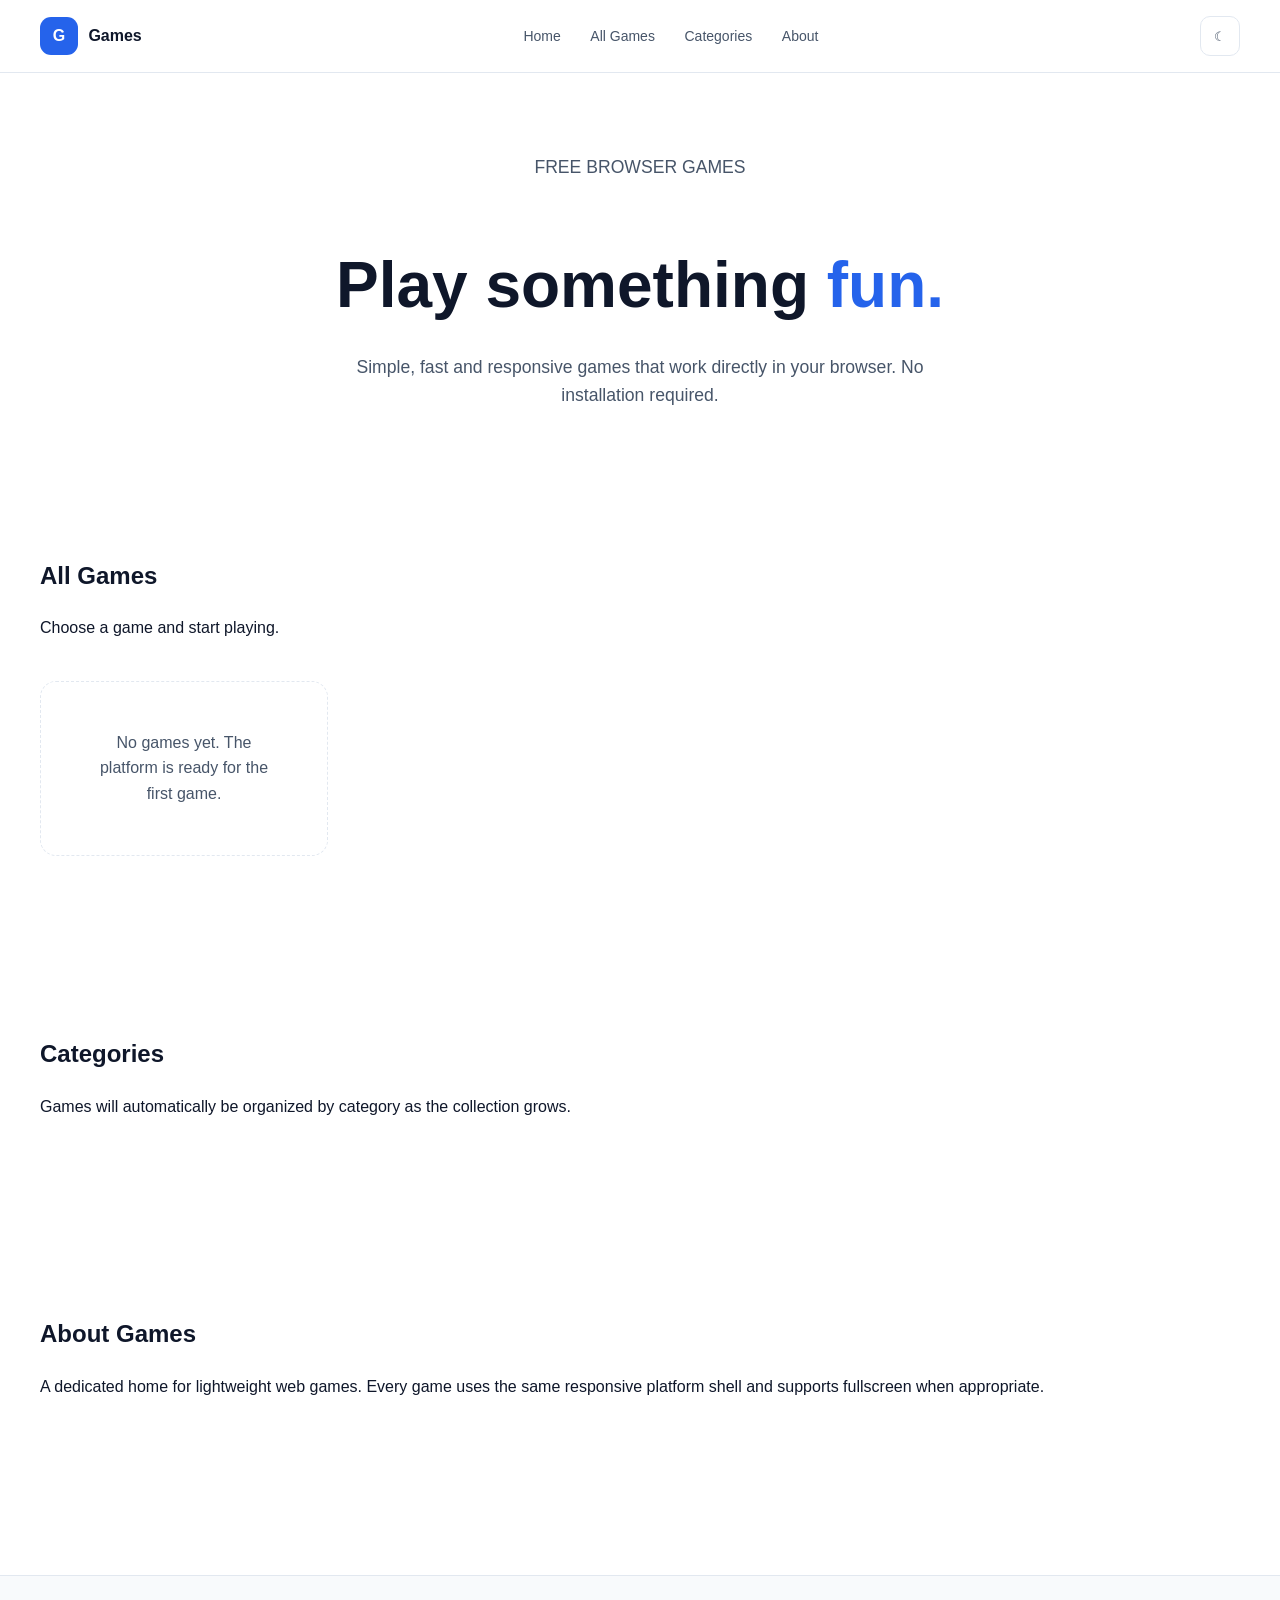
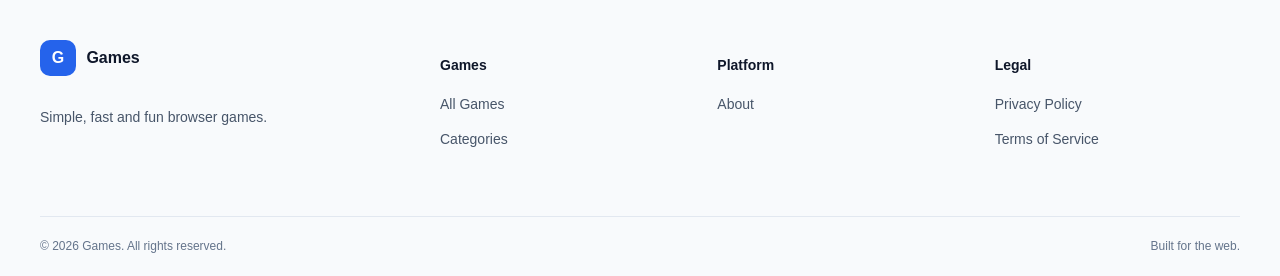
==== index.html @ a4cfd868 "Add games platform homepage" ====
<!DOCTYPE html>
<html lang="en">
<head>
<meta charset="UTF-8">
<meta name="viewport" content="width=device-width, initial-scale=1.0">
<title>Games — Free Browser Games</title>
<meta name="description" content="Play free, fast and fun browser games by Laxman Nepal.">
<link rel="stylesheet" href="assets/css/variables.css">
<link rel="stylesheet" href="assets/css/global.css">
<link rel="stylesheet" href="assets/css/header.css">
<link rel="stylesheet" href="assets/css/footer.css">
<style>
.hero{padding:5rem 0 3rem;text-align:center}.hero h1{font-size:clamp(2.3rem,6vw,4rem);margin-bottom:1rem}.hero h1 span{color:var(--brand-primary)}.hero p{max-width:650px;margin:0 auto;color:var(--text-secondary);font-size:1.1rem}.section-heading{display:flex;align-items:end;justify-content:space-between;margin-bottom:1.5rem}.games-grid{display:grid;grid-template-columns:repeat(auto-fill,minmax(230px,1fr));gap:1rem}.game-card{padding:1.25rem;border:1px solid var(--border-color);border-radius:var(--radius-lg);background:var(--bg-surface);box-shadow:var(--shadow-sm);transition:transform var(--transition-normal),box-shadow var(--transition-normal),border-color var(--transition-normal)}.game-card:hover{transform:translateY(-3px);box-shadow:var(--shadow-md);border-color:var(--border-color-hover)}.game-icon{display:flex;align-items:center;justify-content:center;width:56px;height:56px;margin-bottom:1rem;border-radius:16px;background:var(--brand-primary-light);color:var(--brand-primary);font-size:1.5rem}.game-card h3{margin-bottom:.35rem}.game-card p{font-size:var(--font-size-sm);min-height:44px}.play-button{display:inline-flex;margin-top:.75rem;padding:.65rem .9rem;border-radius:var(--radius-md);background:var(--brand-primary);color:white;font-size:var(--font-size-sm);font-weight:600}.empty{padding:3rem;text-align:center;border:1px dashed var(--border-color);border-radius:var(--radius-lg);color:var(--text-secondary)}
</style>
</head>
<body>
<div id="site-header-mount"></div>
<main>
<section class="hero"><div class="container"><p class="eyebrow">FREE BROWSER GAMES</p><h1>Play something <span>fun.</span></h1><p>Simple, fast and responsive games that work directly in your browser. No installation required.</p></div></section>
<section class="section" id="games"><div class="container"><div class="section-heading"><div><h2>All Games</h2><p>Choose a game and start playing.</p></div></div><div id="games-grid" class="games-grid"><div class="empty">Loading games…</div></div></div></section>
<section class="section" id="categories"><div class="container"><h2>Categories</h2><p>Games will automatically be organized by category as the collection grows.</p></div></section>
<section class="section" id="about"><div class="container"><h2>About Games</h2><p>A dedicated home for lightweight web games. Every game uses the same responsive platform shell and supports fullscreen when appropriate.</p></div></section>
</main>
<div id="site-footer-mount"></div>
<script src="assets/js/header.js"></script><script src="assets/js/footer.js"></script>
<script>
(async function(){const grid=document.getElementById('games-grid');try{const r=await fetch('data/games.json');const data=await r.json();const games=data.games||[];if(!games.length){grid.innerHTML='<div class="empty">No games yet. The platform is ready for the first game.</div>';return}grid.innerHTML=games.map(g=>`<article class="game-card"><div class="game-icon">${g.icon||'🎮'}</div><h3>${g.name}</h3><p>${g.description||''}</p><a class="play-button" href="${g.path}">Play Game</a></article>`).join('')}catch(e){grid.innerHTML='<div class="empty">Games could not be loaded.</div>'}})();
</script>
</body>
</html>
---- assets/css/variables.css ----
:root {
    --brand-primary: #2563eb;
    --brand-primary-hover: #1d4ed8;
    --brand-primary-light: #eff6ff;
    --bg-body: #ffffff;
    --bg-surface: #ffffff;
    --bg-surface-secondary: #f8fafc;
    --bg-surface-tertiary: #f1f5f9;
    --text-primary: #0f172a;
    --text-secondary: #475569;
    --text-muted: #64748b;
    --text-on-primary: #ffffff;
    --border-color: #e2e8f0;
    --border-color-hover: #cbd5e1;
    --font-family: "Poppins", -apple-system, BlinkMacSystemFont, "Segoe UI", sans-serif;
    --font-size-xs: .75rem;
    --font-size-sm: .875rem;
    --font-size-base: 1rem;
    --font-size-lg: 1.125rem;
    --font-size-xl: 1.25rem;
    --font-size-2xl: 1.5rem;
    --font-size-3xl: 1.875rem;
    --font-size-4xl: 2.25rem;
    --container-width: 1200px;
    --page-padding: 20px;
    --radius-sm: 6px;
    --radius-md: 10px;
    --radius-lg: 16px;
    --radius-xl: 24px;
    --radius-full: 9999px;
    --shadow-sm: 0 1px 2px rgba(15,23,42,.05);
    --shadow-md: 0 4px 12px rgba(15,23,42,.08);
    --shadow-lg: 0 12px 30px rgba(15,23,42,.10);
    --transition-fast: 150ms ease;
    --transition-normal: 250ms ease;
    --z-header: 1000;
}

[data-theme="dark"] {
    --bg-body: #0f172a;
    --bg-surface: #1e293b;
    --bg-surface-secondary: #172033;
    --bg-surface-tertiary: #334155;
    --text-primary: #f8fafc;
    --text-secondary: #cbd5e1;
    --text-muted: #94a3b8;
    --border-color: #334155;
    --border-color-hover: #475569;
    --brand-primary-light: #172554;
}
---- assets/css/global.css ----
*,*::before,*::after{box-sizing:border-box}html{scroll-behavior:smooth;font-size:16px}body{margin:0;min-height:100vh;background:var(--bg-body);color:var(--text-primary);font-family:var(--font-family);line-height:1.6;-webkit-font-smoothing:antialiased}body,button,input,textarea,select{font-family:var(--font-family)}a{color:inherit;text-decoration:none}button{border:0;cursor:pointer}img,svg,video,canvas{display:block;max-width:100%}.container{width:min(100% - (var(--page-padding)*2),var(--container-width));margin-inline:auto}.section{padding-block:3rem}.visually-hidden{position:absolute;width:1px;height:1px;padding:0;margin:-1px;overflow:hidden;clip:rect(0,0,0,0);white-space:nowrap;border:0}:focus-visible{outline:3px solid color-mix(in srgb,var(--brand-primary) 40%,transparent);outline-offset:3px}@media(min-width:640px){:root{--page-padding:24px}.section{padding-block:4rem}}@media(min-width:1024px){:root{--page-padding:32px}.section{padding-block:5rem}}@media(prefers-reduced-motion:reduce){html{scroll-behavior:auto}*,*::before,*::after{animation-duration:.01ms!important;animation-iteration-count:1!important;transition-duration:.01ms!important}}
---- assets/css/header.css ----
.site-header{position:sticky;top:0;z-index:var(--z-header);width:100%;background:color-mix(in srgb,var(--bg-surface) 92%,transparent);border-bottom:1px solid var(--border-color);backdrop-filter:blur(14px);-webkit-backdrop-filter:blur(14px)}.header-inner{display:flex;align-items:center;justify-content:space-between;min-height:68px}.site-logo{display:inline-flex;align-items:center;gap:.65rem;color:var(--text-primary);font-weight:700}.site-logo-mark{display:flex;align-items:center;justify-content:center;width:38px;height:38px;border-radius:11px;background:var(--brand-primary);color:var(--text-on-primary);font-weight:700}.site-nav{display:none;align-items:center;gap:.25rem}.nav-link{display:inline-flex;align-items:center;min-height:40px;padding:.5rem .8rem;border-radius:var(--radius-md);color:var(--text-secondary);font-size:var(--font-size-sm);font-weight:500}.nav-link:hover{background:var(--bg-surface-secondary);color:var(--text-primary)}.nav-link.active{background:var(--brand-primary-light);color:var(--brand-primary);font-weight:600}.header-actions{display:flex;align-items:center;gap:.5rem}.header-icon-button,.mobile-menu-button{display:inline-flex;align-items:center;justify-content:center;width:40px;height:40px;padding:0;border:1px solid var(--border-color);border-radius:var(--radius-md);background:var(--bg-surface);color:var(--text-secondary)}.mobile-menu-button{display:flex;flex-direction:column;gap:4px}.mobile-menu-button span{width:18px;height:2px;border-radius:99px;background:var(--text-primary)}@media(max-width:767px){.site-nav{position:absolute;top:calc(100% + 1px);left:0;right:0;flex-direction:column;align-items:stretch;padding:.75rem;background:var(--bg-surface);border-bottom:1px solid var(--border-color);box-shadow:var(--shadow-md);opacity:0;visibility:hidden;transform:translateY(-8px);transition:opacity var(--transition-fast),visibility var(--transition-fast),transform var(--transition-fast)}.site-nav.is-open{opacity:1;visibility:visible;transform:translateY(0)}.nav-link{width:100%;min-height:46px}}@media(min-width:768px){.site-nav{display:flex}.mobile-menu-button{display:none}}@media(min-width:1024px){.header-inner{min-height:72px}}
---- assets/css/footer.css ----
.site-footer{margin-top:5rem;border-top:1px solid var(--border-color);background:var(--bg-surface-secondary)}.footer-main{display:grid;grid-template-columns:1fr;gap:2.5rem;padding-block:3rem}.footer-brand{max-width:340px}.footer-logo{display:inline-flex;align-items:center;gap:.65rem;margin-bottom:1rem;color:var(--text-primary);font-weight:700}.footer-logo-mark{display:flex;align-items:center;justify-content:center;width:36px;height:36px;border-radius:10px;background:var(--brand-primary);color:var(--text-on-primary);font-weight:700}.footer-description,.footer-links a,.footer-bottom p{color:var(--text-secondary);font-size:var(--font-size-sm)}.footer-links{display:flex;flex-direction:column;gap:.6rem;margin:0;padding:0;list-style:none}.footer-links a:hover{color:var(--brand-primary)}.footer-title{margin-bottom:.9rem;font-size:var(--font-size-sm)}.footer-bottom{display:flex;flex-direction:column;gap:.5rem;padding-block:1.25rem;border-top:1px solid var(--border-color)}.footer-bottom p{margin:0;color:var(--text-muted);font-size:var(--font-size-xs)}@media(min-width:640px){.footer-main{grid-template-columns:1.5fr 1fr 1fr 1fr;gap:2rem}.footer-bottom{flex-direction:row;align-items:center;justify-content:space-between}}@media(min-width:1024px){.footer-main{padding-block:4rem}}
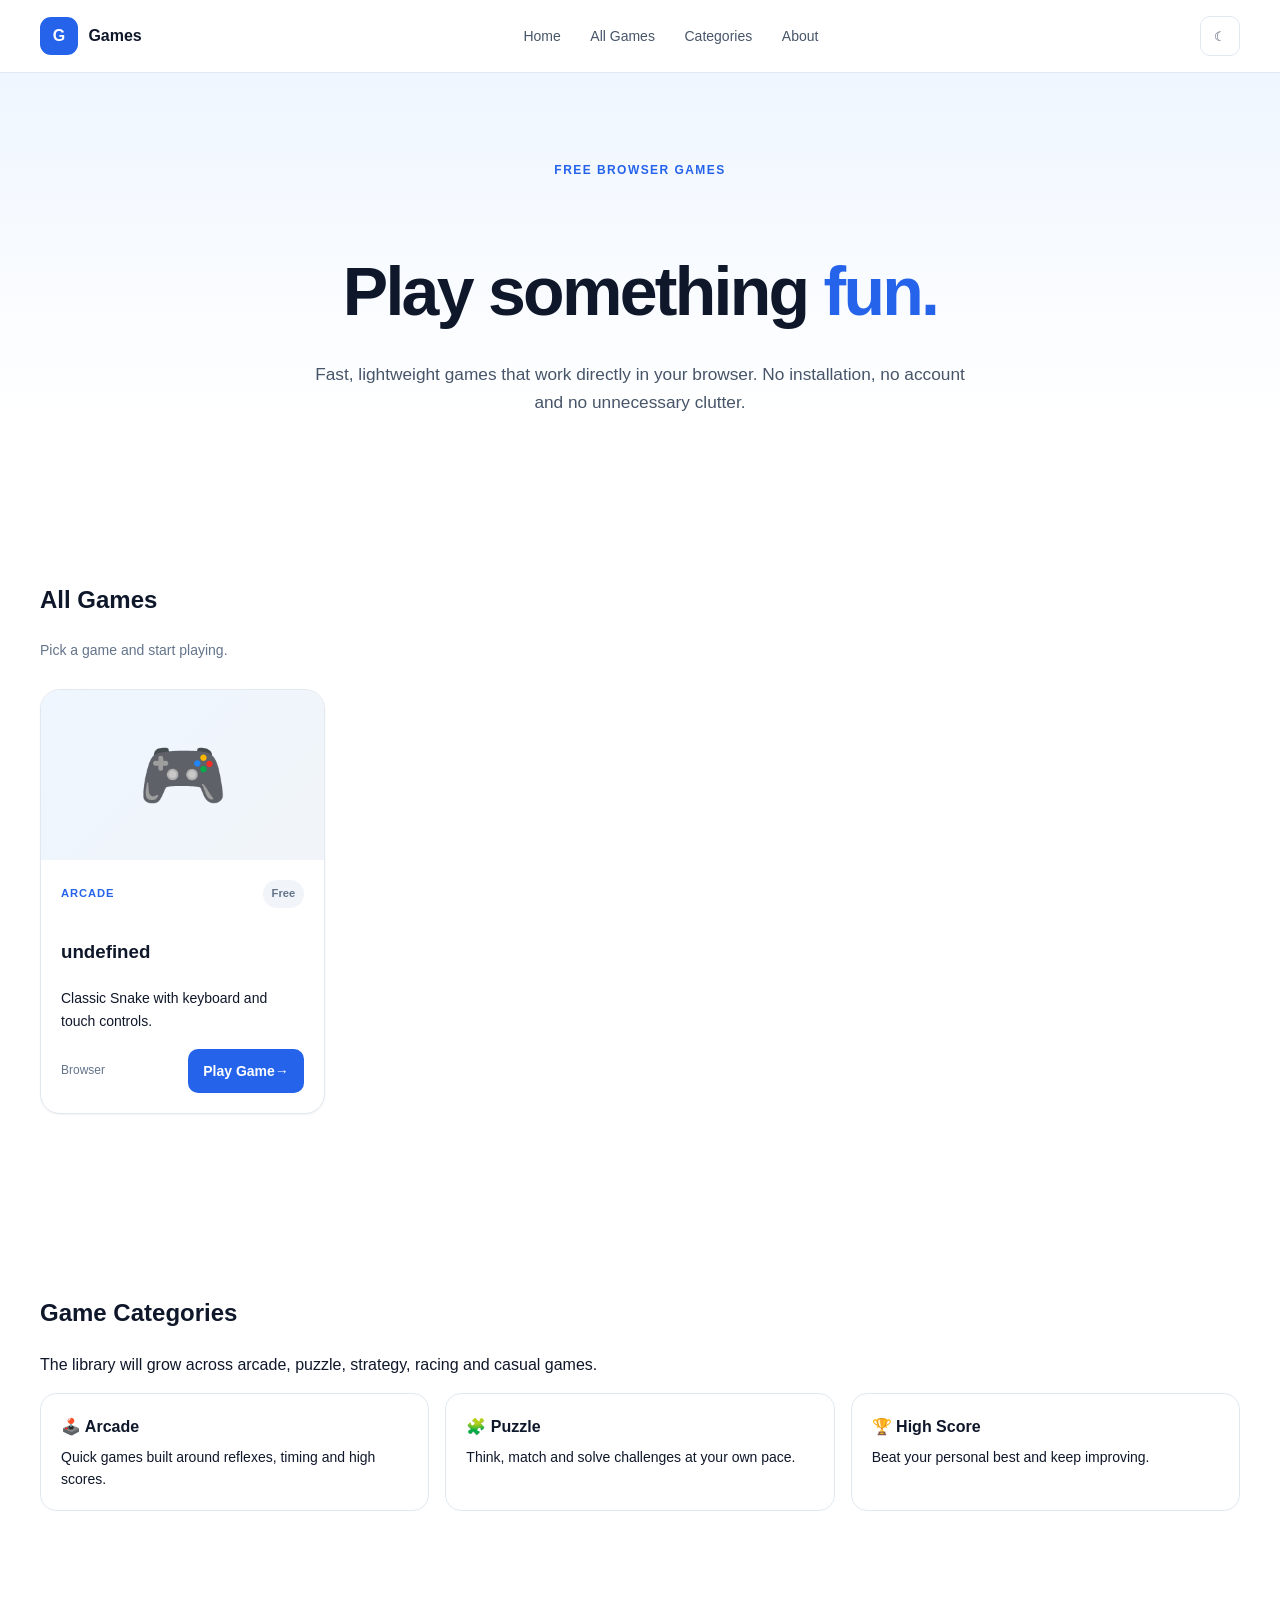
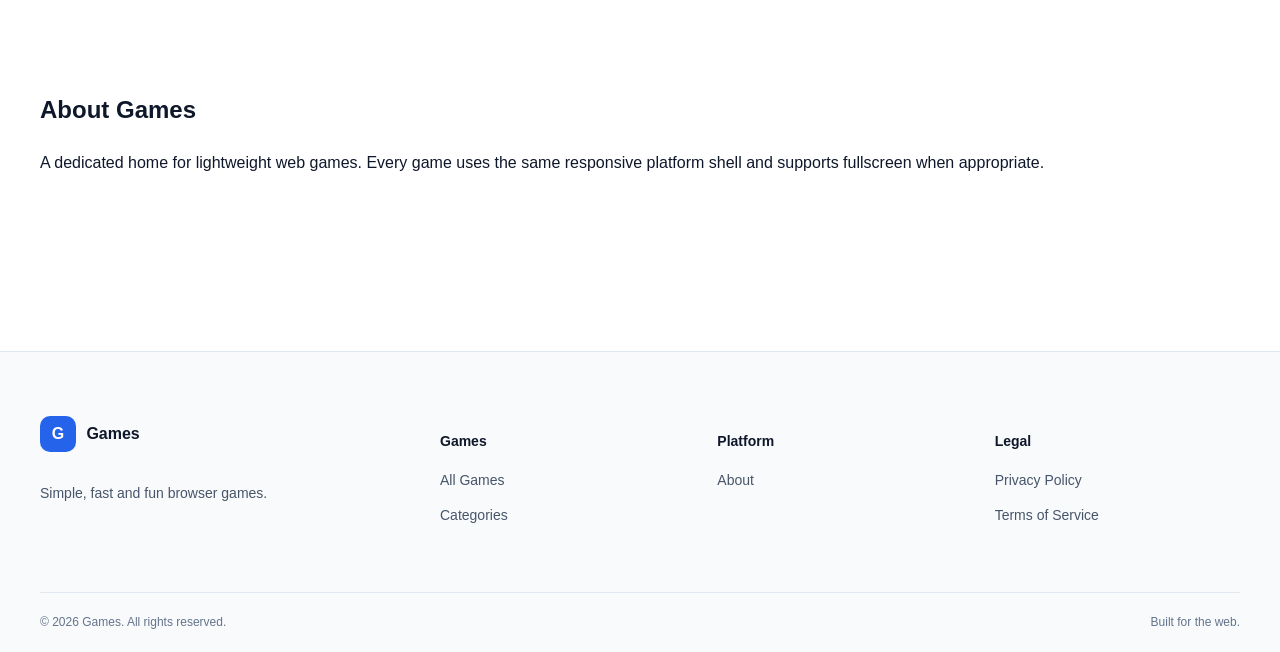
==== commit 334927f6: "Improve games homepage with Snake game card" ====
--- a/index.html
+++ b/index.html
@@ -4,27 +4,39 @@
 <meta charset="UTF-8">
 <meta name="viewport" content="width=device-width, initial-scale=1.0">
 <title>Games — Free Browser Games</title>
-<meta name="description" content="Play free, fast and fun browser games by Laxman Nepal.">
+<meta name="description" content="Play free, fast and fun browser games by Laxman Nepal. Discover Snake and more responsive browser games.">
 <link rel="stylesheet" href="assets/css/variables.css">
 <link rel="stylesheet" href="assets/css/global.css">
 <link rel="stylesheet" href="assets/css/header.css">
 <link rel="stylesheet" href="assets/css/footer.css">
 <style>
-.hero{padding:5rem 0 3rem;text-align:center}.hero h1{font-size:clamp(2.3rem,6vw,4rem);margin-bottom:1rem}.hero h1 span{color:var(--brand-primary)}.hero p{max-width:650px;margin:0 auto;color:var(--text-secondary);font-size:1.1rem}.section-heading{display:flex;align-items:end;justify-content:space-between;margin-bottom:1.5rem}.games-grid{display:grid;grid-template-columns:repeat(auto-fill,minmax(230px,1fr));gap:1rem}.game-card{padding:1.25rem;border:1px solid var(--border-color);border-radius:var(--radius-lg);background:var(--bg-surface);box-shadow:var(--shadow-sm);transition:transform var(--transition-normal),box-shadow var(--transition-normal),border-color var(--transition-normal)}.game-card:hover{transform:translateY(-3px);box-shadow:var(--shadow-md);border-color:var(--border-color-hover)}.game-icon{display:flex;align-items:center;justify-content:center;width:56px;height:56px;margin-bottom:1rem;border-radius:16px;background:var(--brand-primary-light);color:var(--brand-primary);font-size:1.5rem}.game-card h3{margin-bottom:.35rem}.game-card p{font-size:var(--font-size-sm);min-height:44px}.play-button{display:inline-flex;margin-top:.75rem;padding:.65rem .9rem;border-radius:var(--radius-md);background:var(--brand-primary);color:white;font-size:var(--font-size-sm);font-weight:600}.empty{padding:3rem;text-align:center;border:1px dashed var(--border-color);border-radius:var(--radius-lg);color:var(--text-secondary)}
+.hero{padding:5.5rem 0 4rem;text-align:center;background:linear-gradient(180deg,var(--brand-primary-light),transparent 85%)}
+.hero .eyebrow{margin-bottom:.8rem;color:var(--brand-primary);font-size:.75rem;font-weight:800;letter-spacing:.12em}
+.hero h1{font-size:clamp(2.4rem,6vw,4.25rem);margin-bottom:1rem;letter-spacing:-.04em}.hero h1 span{color:var(--brand-primary)}
+.hero p{max-width:680px;margin:0 auto;color:var(--text-secondary);font-size:1.08rem}
+.section-heading{display:flex;align-items:end;justify-content:space-between;gap:1rem;margin-bottom:1.75rem}.section-heading p{margin:0;color:var(--text-muted);font-size:var(--font-size-sm)}
+.games-grid{display:grid;grid-template-columns:repeat(auto-fill,minmax(250px,1fr));gap:1.25rem}
+.game-card{position:relative;overflow:hidden;display:flex;flex-direction:column;padding:0;border:1px solid var(--border-color);border-radius:20px;background:var(--bg-surface);box-shadow:var(--shadow-sm);transition:transform var(--transition-normal),box-shadow var(--transition-normal),border-color var(--transition-normal)}
+.game-card:hover{transform:translateY(-5px);box-shadow:var(--shadow-lg);border-color:var(--border-color-hover)}
+.game-art{height:170px;display:flex;align-items:center;justify-content:center;background:linear-gradient(135deg,var(--brand-primary-light),var(--bg-surface-tertiary));font-size:4.5rem}
+.game-content{display:flex;flex:1;flex-direction:column;padding:1.25rem}.game-meta{display:flex;align-items:center;justify-content:space-between;gap:.5rem;margin-bottom:.65rem}.game-category{color:var(--brand-primary);font-size:.7rem;font-weight:800;letter-spacing:.08em;text-transform:uppercase}.game-badge{padding:.3rem .55rem;border-radius:999px;background:var(--bg-surface-tertiary);color:var(--text-muted);font-size:.7rem;font-weight:700}
+.game-card h3{margin-bottom:.4rem}.game-card p{margin-bottom:1rem;font-size:var(--font-size-sm);line-height:1.65}.game-footer{display:flex;align-items:center;justify-content:space-between;gap:.75rem;margin-top:auto}.game-controls{color:var(--text-muted);font-size:.75rem}.play-button{display:inline-flex;align-items:center;justify-content:center;padding:.65rem .95rem;border-radius:10px;background:var(--brand-primary);color:#fff;font-size:var(--font-size-sm);font-weight:700;transition:background var(--transition-fast),transform var(--transition-fast)}.play-button:hover{background:var(--brand-primary-hover);color:#fff;transform:translateY(-1px)}
+.empty{grid-column:1/-1;padding:3rem;text-align:center;border:1px dashed var(--border-color);border-radius:var(--radius-lg);color:var(--text-secondary)}
+.info-grid{display:grid;grid-template-columns:repeat(auto-fit,minmax(220px,1fr));gap:1rem}.info-card{padding:1.25rem;border:1px solid var(--border-color);border-radius:var(--radius-lg);background:var(--bg-surface)}.info-card strong{display:block;margin-bottom:.35rem}.info-card p{font-size:var(--font-size-sm);margin:0}
 </style>
 </head>
 <body>
 <div id="site-header-mount"></div>
 <main>
-<section class="hero"><div class="container"><p class="eyebrow">FREE BROWSER GAMES</p><h1>Play something <span>fun.</span></h1><p>Simple, fast and responsive games that work directly in your browser. No installation required.</p></div></section>
-<section class="section" id="games"><div class="container"><div class="section-heading"><div><h2>All Games</h2><p>Choose a game and start playing.</p></div></div><div id="games-grid" class="games-grid"><div class="empty">Loading games…</div></div></div></section>
-<section class="section" id="categories"><div class="container"><h2>Categories</h2><p>Games will automatically be organized by category as the collection grows.</p></div></section>
-<section class="section" id="about"><div class="container"><h2>About Games</h2><p>A dedicated home for lightweight web games. Every game uses the same responsive platform shell and supports fullscreen when appropriate.</p></div></section>
+<section class="hero"><div class="container"><p class="eyebrow">FREE BROWSER GAMES</p><h1>Play something <span>fun.</span></h1><p>Fast, lightweight games that work directly in your browser. No installation, no account and no unnecessary clutter.</p></div></section>
+<section class="section" id="games"><div class="container"><div class="section-heading"><div><h2>All Games</h2><p>Pick a game and start playing.</p></div></div><div id="games-grid" class="games-grid"><div class="empty">Loading games…</div></div></div></section>
+<section class="section" id="categories"><div class="container"><div class="section-header"><h2>Game Categories</h2><p class="section-description">The library will grow across arcade, puzzle, strategy, racing and casual games.</p></div><div class="info-grid"><article class="info-card"><strong>🕹️ Arcade</strong><p>Quick games built around reflexes, timing and high scores.</p></article><article class="info-card"><strong>🧩 Puzzle</strong><p>Think, match and solve challenges at your own pace.</p></article><article class="info-card"><strong>🏆 High Score</strong><p>Beat your personal best and keep improving.</p></article></div></div></section>
+<section class="section" id="about"><div class="container"><div class="section-header"><h2>About Games</h2><p class="section-description">A dedicated home for lightweight web games. Every game uses the same responsive platform shell and supports fullscreen when appropriate.</p></div></div></section>
 </main>
 <div id="site-footer-mount"></div>
 <script src="assets/js/header.js"></script><script src="assets/js/footer.js"></script>
 <script>
-(async function(){const grid=document.getElementById('games-grid');try{const r=await fetch('data/games.json');const data=await r.json();const games=data.games||[];if(!games.length){grid.innerHTML='<div class="empty">No games yet. The platform is ready for the first game.</div>';return}grid.innerHTML=games.map(g=>`<article class="game-card"><div class="game-icon">${g.icon||'🎮'}</div><h3>${g.name}</h3><p>${g.description||''}</p><a class="play-button" href="${g.path}">Play Game</a></article>`).join('')}catch(e){grid.innerHTML='<div class="empty">Games could not be loaded.</div>'}})();
+(async function(){const grid=document.getElementById('games-grid');try{const r=await fetch('data/games.json');if(!r.ok)throw new Error('Failed to load games');const data=await r.json();const games=data.games||[];if(!games.length){grid.innerHTML='<div class="empty">No games yet. The platform is ready for the first game.</div>';return}grid.innerHTML=games.map(g=>{const category=g.category||'Arcade';const controls=g.controls||'Browser';return `<article class="game-card"><div class="game-art" aria-hidden="true">${g.icon||'🎮'}</div><div class="game-content"><div class="game-meta"><span class="game-category">${category}</span><span class="game-badge">Free</span></div><h3>${g.name}</h3><p>${g.description||'Play this game directly in your browser.'}</p><div class="game-footer"><span class="game-controls">${controls}</span><a class="play-button" href="${g.path}">Play Game <span aria-hidden="true">→</span></a></div></div></article>`}).join('')}catch(e){console.error(e);grid.innerHTML='<div class="empty">Games could not be loaded. Please try again.</div>'}})();
 </script>
 </body>
 </html>
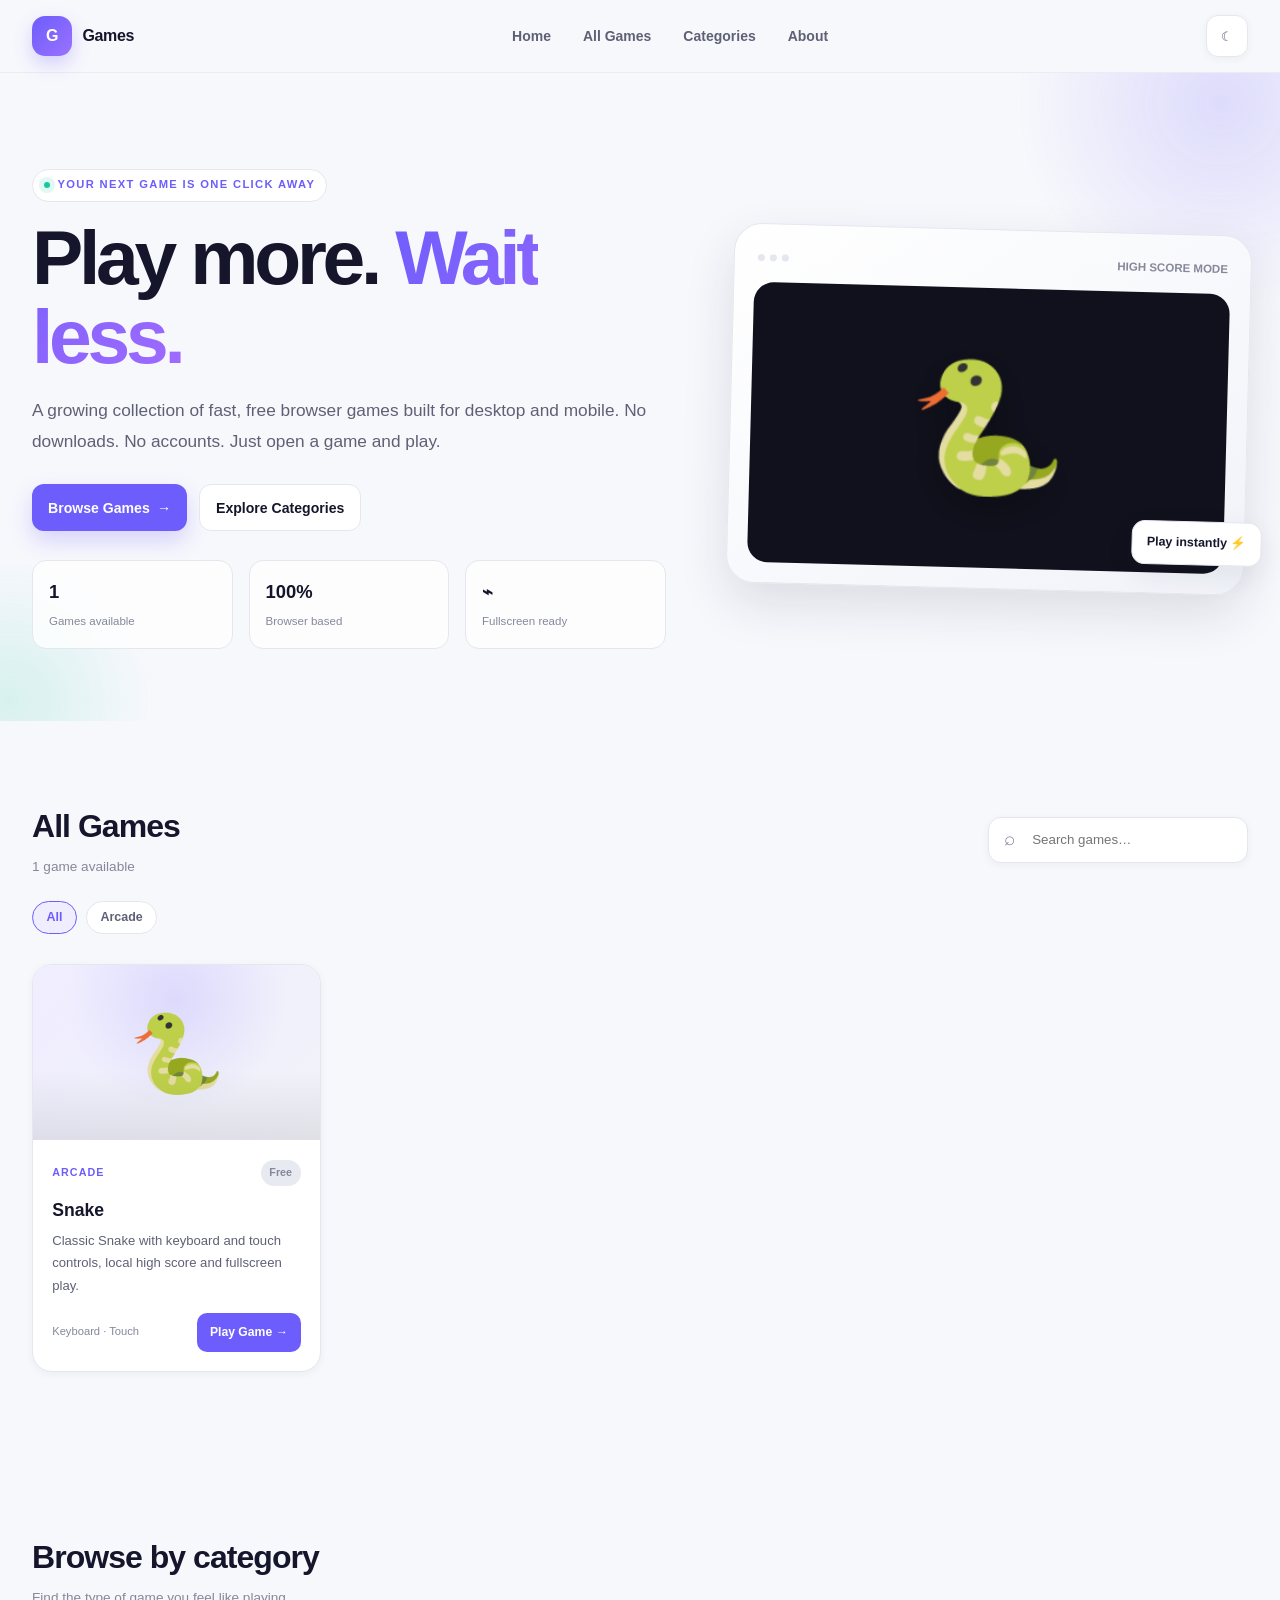
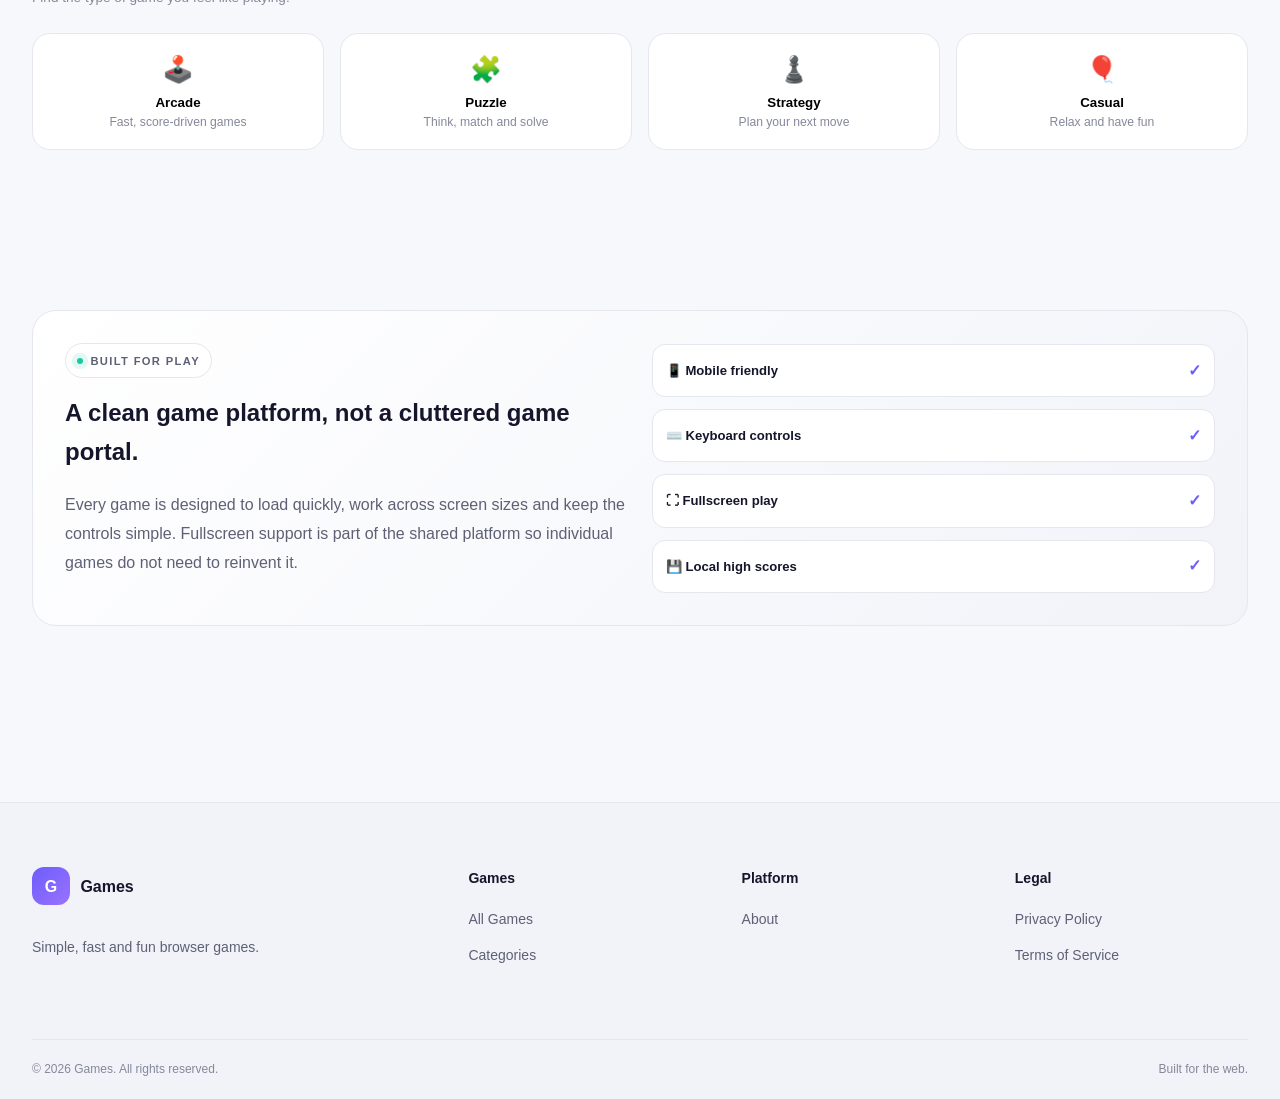
==== commit 3ef7362b: "Build modern games discovery homepage" ====
--- a/index.html
+++ b/index.html
@@ -1,42 +1,10 @@
-<!DOCTYPE html>
-<html lang="en">
-<head>
-<meta charset="UTF-8">
-<meta name="viewport" content="width=device-width, initial-scale=1.0">
-<title>Games — Free Browser Games</title>
-<meta name="description" content="Play free, fast and fun browser games by Laxman Nepal. Discover Snake and more responsive browser games.">
-<link rel="stylesheet" href="assets/css/variables.css">
-<link rel="stylesheet" href="assets/css/global.css">
-<link rel="stylesheet" href="assets/css/header.css">
-<link rel="stylesheet" href="assets/css/footer.css">
-<style>
-.hero{padding:5.5rem 0 4rem;text-align:center;background:linear-gradient(180deg,var(--brand-primary-light),transparent 85%)}
-.hero .eyebrow{margin-bottom:.8rem;color:var(--brand-primary);font-size:.75rem;font-weight:800;letter-spacing:.12em}
-.hero h1{font-size:clamp(2.4rem,6vw,4.25rem);margin-bottom:1rem;letter-spacing:-.04em}.hero h1 span{color:var(--brand-primary)}
-.hero p{max-width:680px;margin:0 auto;color:var(--text-secondary);font-size:1.08rem}
-.section-heading{display:flex;align-items:end;justify-content:space-between;gap:1rem;margin-bottom:1.75rem}.section-heading p{margin:0;color:var(--text-muted);font-size:var(--font-size-sm)}
-.games-grid{display:grid;grid-template-columns:repeat(auto-fill,minmax(250px,1fr));gap:1.25rem}
-.game-card{position:relative;overflow:hidden;display:flex;flex-direction:column;padding:0;border:1px solid var(--border-color);border-radius:20px;background:var(--bg-surface);box-shadow:var(--shadow-sm);transition:transform var(--transition-normal),box-shadow var(--transition-normal),border-color var(--transition-normal)}
-.game-card:hover{transform:translateY(-5px);box-shadow:var(--shadow-lg);border-color:var(--border-color-hover)}
-.game-art{height:170px;display:flex;align-items:center;justify-content:center;background:linear-gradient(135deg,var(--brand-primary-light),var(--bg-surface-tertiary));font-size:4.5rem}
-.game-content{display:flex;flex:1;flex-direction:column;padding:1.25rem}.game-meta{display:flex;align-items:center;justify-content:space-between;gap:.5rem;margin-bottom:.65rem}.game-category{color:var(--brand-primary);font-size:.7rem;font-weight:800;letter-spacing:.08em;text-transform:uppercase}.game-badge{padding:.3rem .55rem;border-radius:999px;background:var(--bg-surface-tertiary);color:var(--text-muted);font-size:.7rem;font-weight:700}
-.game-card h3{margin-bottom:.4rem}.game-card p{margin-bottom:1rem;font-size:var(--font-size-sm);line-height:1.65}.game-footer{display:flex;align-items:center;justify-content:space-between;gap:.75rem;margin-top:auto}.game-controls{color:var(--text-muted);font-size:.75rem}.play-button{display:inline-flex;align-items:center;justify-content:center;padding:.65rem .95rem;border-radius:10px;background:var(--brand-primary);color:#fff;font-size:var(--font-size-sm);font-weight:700;transition:background var(--transition-fast),transform var(--transition-fast)}.play-button:hover{background:var(--brand-primary-hover);color:#fff;transform:translateY(-1px)}
-.empty{grid-column:1/-1;padding:3rem;text-align:center;border:1px dashed var(--border-color);border-radius:var(--radius-lg);color:var(--text-secondary)}
-.info-grid{display:grid;grid-template-columns:repeat(auto-fit,minmax(220px,1fr));gap:1rem}.info-card{padding:1.25rem;border:1px solid var(--border-color);border-radius:var(--radius-lg);background:var(--bg-surface)}.info-card strong{display:block;margin-bottom:.35rem}.info-card p{font-size:var(--font-size-sm);margin:0}
-</style>
-</head>
-<body>
-<div id="site-header-mount"></div>
-<main>
-<section class="hero"><div class="container"><p class="eyebrow">FREE BROWSER GAMES</p><h1>Play something <span>fun.</span></h1><p>Fast, lightweight games that work directly in your browser. No installation, no account and no unnecessary clutter.</p></div></section>
-<section class="section" id="games"><div class="container"><div class="section-heading"><div><h2>All Games</h2><p>Pick a game and start playing.</p></div></div><div id="games-grid" class="games-grid"><div class="empty">Loading games…</div></div></div></section>
-<section class="section" id="categories"><div class="container"><div class="section-header"><h2>Game Categories</h2><p class="section-description">The library will grow across arcade, puzzle, strategy, racing and casual games.</p></div><div class="info-grid"><article class="info-card"><strong>🕹️ Arcade</strong><p>Quick games built around reflexes, timing and high scores.</p></article><article class="info-card"><strong>🧩 Puzzle</strong><p>Think, match and solve challenges at your own pace.</p></article><article class="info-card"><strong>🏆 High Score</strong><p>Beat your personal best and keep improving.</p></article></div></div></section>
-<section class="section" id="about"><div class="container"><div class="section-header"><h2>About Games</h2><p class="section-description">A dedicated home for lightweight web games. Every game uses the same responsive platform shell and supports fullscreen when appropriate.</p></div></div></section>
-</main>
-<div id="site-footer-mount"></div>
-<script src="assets/js/header.js"></script><script src="assets/js/footer.js"></script>
-<script>
-(async function(){const grid=document.getElementById('games-grid');try{const r=await fetch('data/games.json');if(!r.ok)throw new Error('Failed to load games');const data=await r.json();const games=data.games||[];if(!games.length){grid.innerHTML='<div class="empty">No games yet. The platform is ready for the first game.</div>';return}grid.innerHTML=games.map(g=>{const category=g.category||'Arcade';const controls=g.controls||'Browser';return `<article class="game-card"><div class="game-art" aria-hidden="true">${g.icon||'🎮'}</div><div class="game-content"><div class="game-meta"><span class="game-category">${category}</span><span class="game-badge">Free</span></div><h3>${g.name}</h3><p>${g.description||'Play this game directly in your browser.'}</p><div class="game-footer"><span class="game-controls">${controls}</span><a class="play-button" href="${g.path}">Play Game <span aria-hidden="true">→</span></a></div></div></article>`}).join('')}catch(e){console.error(e);grid.innerHTML='<div class="empty">Games could not be loaded. Please try again.</div>'}})();
-</script>
-</body>
-</html>
+<!DOCTYPE html><html lang="en"><head><meta charset="UTF-8"><meta name="viewport" content="width=device-width,initial-scale=1"><title>Games — Play Free Browser Games</title><meta name="description" content="Play free browser games instantly. Discover arcade, puzzle, strategy and casual games with responsive controls and fullscreen support."><meta name="theme-color" content="#6d5dfc"><link rel="stylesheet" href="assets/css/variables.css"><link rel="stylesheet" href="assets/css/global.css"><link rel="stylesheet" href="assets/css/header.css"><link rel="stylesheet" href="assets/css/footer.css"><style>
+.hero{position:relative;overflow:hidden;padding:6rem 0 4.5rem}.hero:before,.hero:after{content:"";position:absolute;border-radius:50%;filter:blur(2px);pointer-events:none}.hero:before{width:420px;height:420px;right:-150px;top:-180px;background:radial-gradient(circle,color-mix(in srgb,var(--brand-primary) 18%,transparent),transparent 68%)}.hero:after{width:300px;height:300px;left:-140px;bottom:-130px;background:radial-gradient(circle,color-mix(in srgb,var(--brand-accent) 14%,transparent),transparent 68%)}.hero-inner{position:relative;z-index:1;display:grid;grid-template-columns:1.1fr .9fr;align-items:center;gap:4rem}.eyebrow{display:inline-flex;align-items:center;gap:.45rem;margin:0 0 1rem;padding:.4rem .7rem;border:1px solid var(--border-color);border-radius:999px;background:var(--bg-surface);color:var(--brand-primary);font-size:.7rem;font-weight:800;letter-spacing:.12em}.eyebrow:before{content:"";width:6px;height:6px;border-radius:50%;background:var(--brand-accent);box-shadow:0 0 0 5px color-mix(in srgb,var(--brand-accent) 13%,transparent)}.hero h1{max-width:720px;margin:0 0 1.2rem;font-size:clamp(2.7rem,6vw,5.1rem);line-height:1.03;letter-spacing:-.055em}.hero h1 span{background:linear-gradient(135deg,var(--brand-primary),#a16bff);-webkit-background-clip:text;background-clip:text;color:transparent}.hero-copy{max-width:650px;margin:0;color:var(--text-secondary);font-size:1.08rem;line-height:1.8}.hero-actions{display:flex;flex-wrap:wrap;gap:.75rem;margin-top:1.7rem}.btn{display:inline-flex;align-items:center;justify-content:center;gap:.45rem;min-height:46px;padding:.7rem 1rem;border-radius:12px;font-size:.88rem;font-weight:700;transition:transform var(--transition-fast),box-shadow var(--transition-fast),background var(--transition-fast)}.btn-primary{background:var(--brand-primary);color:#fff;box-shadow:0 10px 22px color-mix(in srgb,var(--brand-primary) 24%,transparent)}.btn-primary:hover{background:var(--brand-primary-hover);color:#fff;transform:translateY(-2px)}.btn-secondary{border:1px solid var(--border-color);background:var(--bg-surface);color:var(--text-primary)}.btn-secondary:hover{border-color:var(--border-color-hover);transform:translateY(-2px)}.hero-preview{position:relative;min-height:360px;border:1px solid var(--border-color);border-radius:28px;background:linear-gradient(145deg,var(--bg-surface),var(--bg-surface-secondary));box-shadow:var(--shadow-lg);padding:1.25rem;transform:rotate(1.5deg)}.preview-top{display:flex;justify-content:space-between;align-items:center;padding:.25rem .2rem 1rem}.dots{display:flex;gap:.3rem}.dots i{width:7px;height:7px;border-radius:50%;background:var(--border-color)}.preview-score{font-size:.72rem;color:var(--text-muted);font-weight:700}.preview-board{height:280px;border-radius:20px;background:#10111c;display:flex;align-items:center;justify-content:center;overflow:hidden}.preview-board span{font-size:8rem;filter:drop-shadow(0 12px 20px rgba(0,0,0,.3));animation:float 3s ease-in-out infinite}@keyframes float{50%{transform:translateY(-10px) rotate(-3deg)}}.preview-label{position:absolute;right:-18px;bottom:28px;padding:.7rem .9rem;border:1px solid var(--border-color);border-radius:13px;background:var(--bg-surface);box-shadow:var(--shadow-md);font-size:.78rem;font-weight:800}.stats{display:grid;grid-template-columns:repeat(3,1fr);gap:1rem;margin-top:1.8rem}.stat{padding:1rem;border:1px solid var(--border-color);border-radius:14px;background:color-mix(in srgb,var(--bg-surface) 80%,transparent)}.stat strong{display:block;font-size:1.15rem}.stat span{color:var(--text-muted);font-size:.72rem}.toolbar{display:flex;align-items:center;justify-content:space-between;gap:1rem;margin-bottom:1.4rem}.section-title h2{margin:0;font-size:clamp(1.55rem,3vw,2rem);letter-spacing:-.03em}.section-title p{margin:.25rem 0 0;color:var(--text-muted);font-size:.85rem}.search{position:relative;min-width:260px}.search input{width:100%;height:46px;padding:0 1rem 0 2.7rem;border:1px solid var(--border-color);border-radius:13px;background:var(--bg-surface);color:var(--text-primary);outline:none;box-shadow:var(--shadow-sm)}.search input:focus{border-color:var(--brand-primary);box-shadow:0 0 0 4px color-mix(in srgb,var(--brand-primary) 12%,transparent)}.search:before{content:"⌕";position:absolute;left:1rem;top:50%;transform:translateY(-52%);font-size:1.2rem;color:var(--text-muted);z-index:1}.chips{display:flex;gap:.55rem;overflow:auto;padding-bottom:.4rem;margin-bottom:1.5rem;scrollbar-width:none}.chips::-webkit-scrollbar{display:none}.chip{flex:0 0 auto;padding:.55rem .85rem;border:1px solid var(--border-color);border-radius:999px;background:var(--bg-surface);color:var(--text-secondary);font-size:.78rem;font-weight:700}.chip:hover,.chip.active{border-color:var(--brand-primary);background:var(--brand-primary-light);color:var(--brand-primary)}.games-grid{display:grid;grid-template-columns:repeat(auto-fill,minmax(255px,1fr));gap:1.25rem}.game-card{overflow:hidden;display:flex;flex-direction:column;border:1px solid var(--border-color);border-radius:20px;background:var(--bg-surface);box-shadow:var(--shadow-sm);transition:transform var(--transition-normal),box-shadow var(--transition-normal),border-color var(--transition-normal)}.game-card:hover{transform:translateY(-6px);box-shadow:var(--shadow-lg);border-color:var(--border-color-hover)}.game-art{position:relative;height:175px;display:flex;align-items:center;justify-content:center;background:radial-gradient(circle at 50% 20%,color-mix(in srgb,var(--brand-primary) 15%,transparent),transparent 55%),linear-gradient(135deg,var(--brand-primary-light),var(--bg-surface-secondary));font-size:4.8rem}.game-art:after{content:"";position:absolute;inset:0;background:linear-gradient(180deg,transparent 60%,rgba(0,0,0,.08))}.game-content{display:flex;flex:1;flex-direction:column;padding:1.2rem}.game-meta,.game-footer{display:flex;align-items:center;justify-content:space-between;gap:.6rem}.game-meta{margin-bottom:.65rem}.game-category{color:var(--brand-primary);font-size:.67rem;font-weight:900;letter-spacing:.1em;text-transform:uppercase}.game-badge{padding:.28rem .55rem;border-radius:999px;background:var(--bg-surface-tertiary);color:var(--text-muted);font-size:.67rem;font-weight:800}.game-card h3{margin:0 0 .35rem;font-size:1.1rem}.game-card p{margin:0 0 1rem;color:var(--text-secondary);font-size:.82rem;line-height:1.7}.game-controls{color:var(--text-muted);font-size:.7rem}.play-button{display:inline-flex;align-items:center;gap:.35rem;padding:.62rem .82rem;border-radius:10px;background:var(--brand-primary);color:#fff;font-size:.76rem;font-weight:800}.play-button:hover{background:var(--brand-primary-hover);color:#fff}.empty{grid-column:1/-1;padding:3rem;text-align:center;border:1px dashed var(--border-color);border-radius:18px;color:var(--text-secondary)}.category-grid{display:grid;grid-template-columns:repeat(4,1fr);gap:1rem}.category{padding:1.25rem;border:1px solid var(--border-color);border-radius:18px;background:var(--bg-surface);transition:transform var(--transition-normal),box-shadow var(--transition-normal)}.category:hover{transform:translateY(-3px);box-shadow:var(--shadow-md)}.category-icon{font-size:1.6rem;margin-bottom:.7rem}.category strong{display:block;margin-bottom:.25rem}.category span{color:var(--text-muted);font-size:.76rem}.about-panel{display:grid;grid-template-columns:1fr 1fr;gap:1.5rem;padding:2rem;border:1px solid var(--border-color);border-radius:24px;background:linear-gradient(135deg,var(--bg-surface),var(--bg-surface-secondary))}.about-panel h2{margin-top:0}.about-panel p{color:var(--text-secondary);line-height:1.8}.feature-list{display:grid;gap:.75rem;align-content:center}.feature{display:flex;align-items:center;gap:.75rem;padding:.8rem;border:1px solid var(--border-color);border-radius:13px;background:var(--bg-surface)}.feature b{font-size:.82rem}.feature span{margin-left:auto;color:var(--brand-primary);font-weight:800}@media(max-width:900px){.hero-inner{grid-template-columns:1fr}.hero-preview{max-width:560px;margin:0 auto;width:100%}.category-grid{grid-template-columns:repeat(2,1fr)}.about-panel{grid-template-columns:1fr}}@media(max-width:700px){.hero{padding:4rem 0 3rem}.toolbar{align-items:stretch;flex-direction:column}.search{min-width:0;width:100%}.stats{gap:.6rem}.stat{padding:.8rem}.stat strong{font-size:1rem}}@media(max-width:560px){.category-grid{grid-template-columns:1fr 1fr}.game-art{height:155px}.stats span{font-size:.65rem}.hero-preview{min-height:300px}.preview-board{height:230px}.preview-board span{font-size:6rem}}
+</style></head><body><div id="site-header-mount"></div><main>
+<section class="hero"><div class="container hero-inner"><div><p class="eyebrow">YOUR NEXT GAME IS ONE CLICK AWAY</p><h1>Play more. <span>Wait less.</span></h1><p class="hero-copy">A growing collection of fast, free browser games built for desktop and mobile. No downloads. No accounts. Just open a game and play.</p><div class="hero-actions"><a class="btn btn-primary" href="#games">Browse Games <span>→</span></a><a class="btn btn-secondary" href="#categories">Explore Categories</a></div><div class="stats"><div class="stat"><strong id="game-count">1</strong><span>Games available</span></div><div class="stat"><strong>100%</strong><span>Browser based</span></div><div class="stat"><strong>⌁</strong><span>Fullscreen ready</span></div></div></div><div class="hero-preview"><div class="preview-top"><div class="dots"><i></i><i></i><i></i></div><span class="preview-score">HIGH SCORE MODE</span></div><div class="preview-board"><span>🐍</span></div><div class="preview-label">Play instantly ⚡</div></div></div></section>
+<section class="section" id="games"><div class="container"><div class="toolbar"><div class="section-title"><h2>All Games</h2><p id="result-count">Discover the collection.</p></div><label class="search"><span class="visually-hidden">Search games</span><input id="game-search" type="search" placeholder="Search games…" autocomplete="off"></label></div><div id="chips" class="chips"></div><div id="games-grid" class="games-grid"><div class="empty">Loading games…</div></div></div></section>
+<section class="section" id="categories"><div class="container"><div class="section-title" style="margin-bottom:1.5rem"><h2>Browse by category</h2><p>Find the type of game you feel like playing.</p></div><div class="category-grid"><button class="category" data-category="Arcade"><div class="category-icon">🕹️</div><strong>Arcade</strong><span>Fast, score-driven games</span></button><button class="category" data-category="Puzzle"><div class="category-icon">🧩</div><strong>Puzzle</strong><span>Think, match and solve</span></button><button class="category" data-category="Strategy"><div class="category-icon">♟️</div><strong>Strategy</strong><span>Plan your next move</span></button><button class="category" data-category="Casual"><div class="category-icon">🎈</div><strong>Casual</strong><span>Relax and have fun</span></button></div></div></section>
+<section class="section" id="about"><div class="container"><div class="about-panel"><div><p class="eyebrow">BUILT FOR PLAY</p><h2>A clean game platform, not a cluttered game portal.</h2><p>Every game is designed to load quickly, work across screen sizes and keep the controls simple. Fullscreen support is part of the shared platform so individual games do not need to reinvent it.</p></div><div class="feature-list"><div class="feature"><b>📱 Mobile friendly</b><span>✓</span></div><div class="feature"><b>⌨️ Keyboard controls</b><span>✓</span></div><div class="feature"><b>⛶ Fullscreen play</b><span>✓</span></div><div class="feature"><b>💾 Local high scores</b><span>✓</span></div></div></div></div></section>
+</main><div id="site-footer-mount"></div><script src="assets/js/header.js"></script><script src="assets/js/footer.js"></script><script>
+(async()=>{const grid=document.getElementById('games-grid'),search=document.getElementById('game-search'),chips=document.getElementById('chips'),count=document.getElementById('result-count'),gameCount=document.getElementById('game-count');let games=[],active='All';const esc=s=>String(s??'').replace(/[&<>\"']/g,m=>({'&':'&amp;','<':'&lt;','>':'&gt;','\"':'&quot;',"'":'&#039;'}[m]));function render(){const q=search.value.trim().toLowerCase();const filtered=games.filter(g=>(active==='All'||(g.category||'Arcade')===active)&&(!q||`${g.name} ${g.description} ${g.category}`.toLowerCase().includes(q)));count.textContent=`${filtered.length} game${filtered.length===1?'':'s'} available`;if(!filtered.length){grid.innerHTML='<div class="empty">No games match your search. Try another title or category.</div>';return}grid.innerHTML=filtered.map(g=>`<article class="game-card"><div class="game-art" aria-hidden="true">${esc(g.icon||'🎮')}</div><div class="game-content"><div class="game-meta"><span class="game-category">${esc(g.category||'Arcade')}</span><span class="game-badge">Free</span></div><h3>${esc(g.name)}</h3><p>${esc(g.description||'Play this game directly in your browser.')}</p><div class="game-footer"><span class="game-controls">${esc(g.controls||'Browser')}</span><a class="play-button" href="${esc(g.path)}">Play Game →</a></div></div></article>`).join('')}function renderChips(){const cats=['All',...new Set(games.map(g=>g.category||'Arcade'))];chips.innerHTML=cats.map(c=>`<button class="chip ${c===active?'active':''}" data-chip="${esc(c)}">${esc(c)}</button>`).join('');chips.querySelectorAll('[data-chip]').forEach(b=>b.onclick=()=>{active=b.dataset.chip;renderChips();render()})}try{const r=await fetch('data/games.json');if(!r.ok)throw 0;games=(await r.json()).games||[];gameCount.textContent=games.length;renderChips();render()}catch(e){grid.innerHTML='<div class="empty">Games could not be loaded right now.</div>'}search.addEventListener('input',render);document.querySelectorAll('[data-category]').forEach(b=>b.addEventListener('click',()=>{active=b.dataset.category;document.getElementById('games').scrollIntoView({behavior:'smooth'});renderChips();render()}))})();
+</script></body></html>
--- a/assets/css/variables.css
+++ b/assets/css/variables.css
@@ -1,50 +1 @@
-:root {
-    --brand-primary: #2563eb;
-    --brand-primary-hover: #1d4ed8;
-    --brand-primary-light: #eff6ff;
-    --bg-body: #ffffff;
-    --bg-surface: #ffffff;
-    --bg-surface-secondary: #f8fafc;
-    --bg-surface-tertiary: #f1f5f9;
-    --text-primary: #0f172a;
-    --text-secondary: #475569;
-    --text-muted: #64748b;
-    --text-on-primary: #ffffff;
-    --border-color: #e2e8f0;
-    --border-color-hover: #cbd5e1;
-    --font-family: "Poppins", -apple-system, BlinkMacSystemFont, "Segoe UI", sans-serif;
-    --font-size-xs: .75rem;
-    --font-size-sm: .875rem;
-    --font-size-base: 1rem;
-    --font-size-lg: 1.125rem;
-    --font-size-xl: 1.25rem;
-    --font-size-2xl: 1.5rem;
-    --font-size-3xl: 1.875rem;
-    --font-size-4xl: 2.25rem;
-    --container-width: 1200px;
-    --page-padding: 20px;
-    --radius-sm: 6px;
-    --radius-md: 10px;
-    --radius-lg: 16px;
-    --radius-xl: 24px;
-    --radius-full: 9999px;
-    --shadow-sm: 0 1px 2px rgba(15,23,42,.05);
-    --shadow-md: 0 4px 12px rgba(15,23,42,.08);
-    --shadow-lg: 0 12px 30px rgba(15,23,42,.10);
-    --transition-fast: 150ms ease;
-    --transition-normal: 250ms ease;
-    --z-header: 1000;
-}
-
-[data-theme="dark"] {
-    --bg-body: #0f172a;
-    --bg-surface: #1e293b;
-    --bg-surface-secondary: #172033;
-    --bg-surface-tertiary: #334155;
-    --text-primary: #f8fafc;
-    --text-secondary: #cbd5e1;
-    --text-muted: #94a3b8;
-    --border-color: #334155;
-    --border-color-hover: #475569;
-    --brand-primary-light: #172554;
-}
+:root{--brand-primary:#6d5dfc;--brand-primary-hover:#5a4ce6;--brand-primary-light:#f0edff;--brand-accent:#18c8a0;--bg-body:#f7f8fc;--bg-surface:#fff;--bg-surface-secondary:#f1f3f9;--bg-surface-tertiary:#e8eaf2;--text-primary:#15162b;--text-secondary:#5e6175;--text-muted:#85889a;--text-on-primary:#fff;--border-color:#e5e7ef;--border-color-hover:#d3d5e2;--font-family:"Poppins",-apple-system,BlinkMacSystemFont,"Segoe UI",sans-serif;--font-size-xs:.75rem;--font-size-sm:.875rem;--font-size-base:1rem;--font-size-lg:1.125rem;--font-size-xl:1.25rem;--font-size-2xl:1.5rem;--font-size-3xl:1.875rem;--font-size-4xl:2.25rem;--container-width:1240px;--page-padding:20px;--radius-sm:8px;--radius-md:12px;--radius-lg:18px;--radius-xl:28px;--radius-full:9999px;--shadow-sm:0 2px 8px rgba(31,33,58,.05);--shadow-md:0 10px 28px rgba(31,33,58,.08);--shadow-lg:0 20px 50px rgba(31,33,58,.12);--transition-fast:160ms ease;--transition-normal:260ms cubic-bezier(.2,.7,.2,1);--z-header:1000}[data-theme="dark"]{--bg-body:#0c0d16;--bg-surface:#151723;--bg-surface-secondary:#11131e;--bg-surface-tertiary:#242638;--text-primary:#f7f7fb;--text-secondary:#b8bac8;--text-muted:#888b9e;--border-color:#292b3d;--border-color-hover:#3a3d52;--brand-primary-light:#211d45}
--- a/assets/css/header.css
+++ b/assets/css/header.css
@@ -1 +1 @@
-.site-header{position:sticky;top:0;z-index:var(--z-header);width:100%;background:color-mix(in srgb,var(--bg-surface) 92%,transparent);border-bottom:1px solid var(--border-color);backdrop-filter:blur(14px);-webkit-backdrop-filter:blur(14px)}.header-inner{display:flex;align-items:center;justify-content:space-between;min-height:68px}.site-logo{display:inline-flex;align-items:center;gap:.65rem;color:var(--text-primary);font-weight:700}.site-logo-mark{display:flex;align-items:center;justify-content:center;width:38px;height:38px;border-radius:11px;background:var(--brand-primary);color:var(--text-on-primary);font-weight:700}.site-nav{display:none;align-items:center;gap:.25rem}.nav-link{display:inline-flex;align-items:center;min-height:40px;padding:.5rem .8rem;border-radius:var(--radius-md);color:var(--text-secondary);font-size:var(--font-size-sm);font-weight:500}.nav-link:hover{background:var(--bg-surface-secondary);color:var(--text-primary)}.nav-link.active{background:var(--brand-primary-light);color:var(--brand-primary);font-weight:600}.header-actions{display:flex;align-items:center;gap:.5rem}.header-icon-button,.mobile-menu-button{display:inline-flex;align-items:center;justify-content:center;width:40px;height:40px;padding:0;border:1px solid var(--border-color);border-radius:var(--radius-md);background:var(--bg-surface);color:var(--text-secondary)}.mobile-menu-button{display:flex;flex-direction:column;gap:4px}.mobile-menu-button span{width:18px;height:2px;border-radius:99px;background:var(--text-primary)}@media(max-width:767px){.site-nav{position:absolute;top:calc(100% + 1px);left:0;right:0;flex-direction:column;align-items:stretch;padding:.75rem;background:var(--bg-surface);border-bottom:1px solid var(--border-color);box-shadow:var(--shadow-md);opacity:0;visibility:hidden;transform:translateY(-8px);transition:opacity var(--transition-fast),visibility var(--transition-fast),transform var(--transition-fast)}.site-nav.is-open{opacity:1;visibility:visible;transform:translateY(0)}.nav-link{width:100%;min-height:46px}}@media(min-width:768px){.site-nav{display:flex}.mobile-menu-button{display:none}}@media(min-width:1024px){.header-inner{min-height:72px}}
+.site-header{position:sticky;top:0;z-index:var(--z-header);background:color-mix(in srgb,var(--bg-body) 82%,transparent);border-bottom:1px solid color-mix(in srgb,var(--border-color) 75%,transparent);backdrop-filter:blur(18px);-webkit-backdrop-filter:blur(18px)}.header-inner{display:flex;align-items:center;justify-content:space-between;min-height:72px}.site-logo{display:inline-flex;align-items:center;gap:.65rem;color:var(--text-primary);font-weight:800;letter-spacing:-.02em}.site-logo-mark{display:flex;align-items:center;justify-content:center;width:40px;height:40px;border-radius:13px;background:linear-gradient(135deg,var(--brand-primary),#9a72ff);color:#fff;box-shadow:0 8px 18px rgba(109,93,252,.25)}.site-nav{display:none;align-items:center;gap:.2rem}.nav-link{display:inline-flex;align-items:center;min-height:42px;padding:.55rem .9rem;border-radius:11px;color:var(--text-secondary);font-size:var(--font-size-sm);font-weight:600}.nav-link:hover{background:var(--bg-surface-secondary);color:var(--text-primary)}.nav-link.active{background:var(--brand-primary-light);color:var(--brand-primary)}.header-actions{display:flex;align-items:center;gap:.5rem}.header-icon-button,.mobile-menu-button{display:inline-flex;align-items:center;justify-content:center;width:42px;height:42px;padding:0;border:1px solid var(--border-color);border-radius:12px;background:var(--bg-surface);color:var(--text-secondary);box-shadow:var(--shadow-sm)}.header-icon-button:hover,.mobile-menu-button:hover{border-color:var(--border-color-hover);color:var(--text-primary)}.mobile-menu-button{display:flex;flex-direction:column;gap:4px}.mobile-menu-button span{width:18px;height:2px;border-radius:99px;background:var(--text-primary)}@media(max-width:767px){.site-nav{position:absolute;top:calc(100% + 1px);left:12px;right:12px;flex-direction:column;align-items:stretch;padding:.65rem;background:var(--bg-surface);border:1px solid var(--border-color);border-radius:16px;box-shadow:var(--shadow-lg);opacity:0;visibility:hidden;transform:translateY(-8px);transition:opacity var(--transition-fast),visibility var(--transition-fast),transform var(--transition-fast)}.site-nav.is-open{opacity:1;visibility:visible;transform:translateY(0)}.nav-link{width:100%;min-height:46px}}@media(min-width:768px){.site-nav{display:flex}.mobile-menu-button{display:none}}
--- a/assets/css/footer.css
+++ b/assets/css/footer.css
@@ -1 +1 @@
-.site-footer{margin-top:5rem;border-top:1px solid var(--border-color);background:var(--bg-surface-secondary)}.footer-main{display:grid;grid-template-columns:1fr;gap:2.5rem;padding-block:3rem}.footer-brand{max-width:340px}.footer-logo{display:inline-flex;align-items:center;gap:.65rem;margin-bottom:1rem;color:var(--text-primary);font-weight:700}.footer-logo-mark{display:flex;align-items:center;justify-content:center;width:36px;height:36px;border-radius:10px;background:var(--brand-primary);color:var(--text-on-primary);font-weight:700}.footer-description,.footer-links a,.footer-bottom p{color:var(--text-secondary);font-size:var(--font-size-sm)}.footer-links{display:flex;flex-direction:column;gap:.6rem;margin:0;padding:0;list-style:none}.footer-links a:hover{color:var(--brand-primary)}.footer-title{margin-bottom:.9rem;font-size:var(--font-size-sm)}.footer-bottom{display:flex;flex-direction:column;gap:.5rem;padding-block:1.25rem;border-top:1px solid var(--border-color)}.footer-bottom p{margin:0;color:var(--text-muted);font-size:var(--font-size-xs)}@media(min-width:640px){.footer-main{grid-template-columns:1.5fr 1fr 1fr 1fr;gap:2rem}.footer-bottom{flex-direction:row;align-items:center;justify-content:space-between}}@media(min-width:1024px){.footer-main{padding-block:4rem}}
+.site-footer{margin-top:6rem;border-top:1px solid var(--border-color);background:var(--bg-surface-secondary)}.footer-main{display:grid;grid-template-columns:1.7fr 1fr 1fr 1fr;gap:2.5rem;padding-block:4rem}.footer-brand{max-width:360px}.footer-logo{display:inline-flex;align-items:center;gap:.65rem;margin-bottom:1rem;color:var(--text-primary);font-weight:800}.footer-logo-mark{display:flex;align-items:center;justify-content:center;width:38px;height:38px;border-radius:12px;background:linear-gradient(135deg,var(--brand-primary),#9a72ff);color:#fff;font-weight:800}.footer-description,.footer-links a,.footer-bottom p{color:var(--text-secondary);font-size:var(--font-size-sm)}.footer-description{line-height:1.8}.footer-links{display:flex;flex-direction:column;gap:.65rem;margin:0;padding:0;list-style:none}.footer-links a:hover{color:var(--brand-primary)}.footer-title{margin:0 0 1rem;font-size:var(--font-size-sm);font-weight:800}.footer-bottom{display:flex;align-items:center;justify-content:space-between;gap:1rem;padding-block:1.25rem;border-top:1px solid var(--border-color)}.footer-bottom p{margin:0;color:var(--text-muted);font-size:var(--font-size-xs)}@media(max-width:639px){.footer-main{grid-template-columns:1fr 1fr;padding-block:3rem}.footer-brand{grid-column:1/-1}.footer-bottom{flex-direction:column;align-items:flex-start}}
